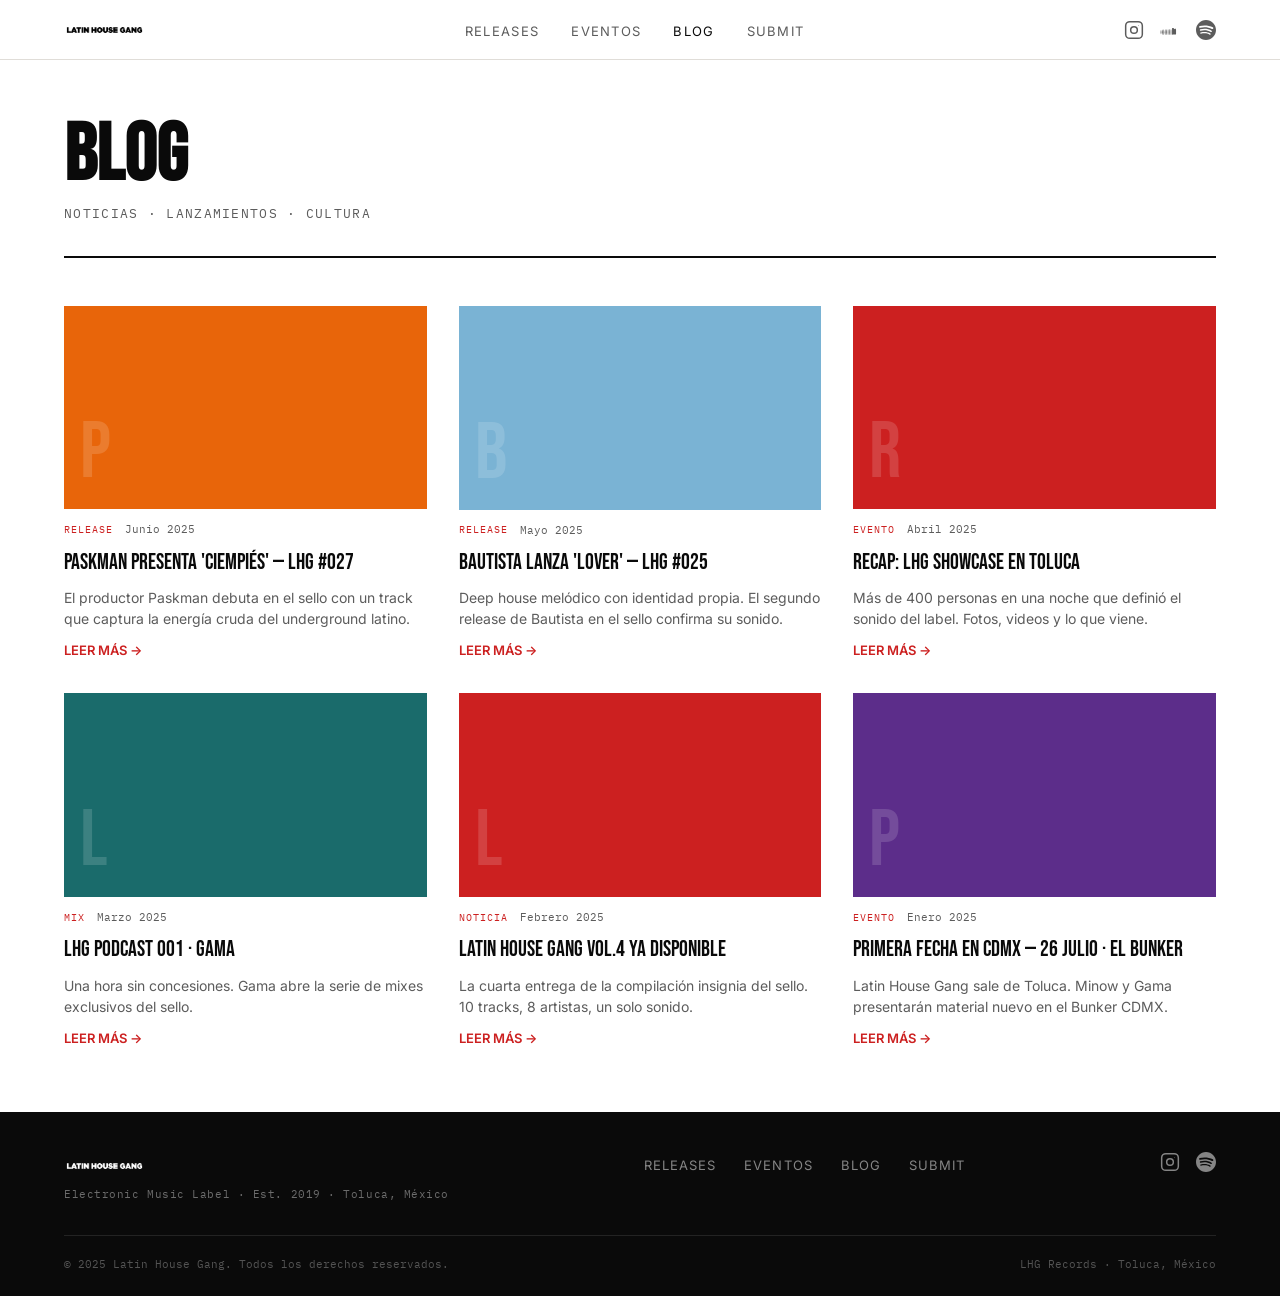
==== blog.html @ 2cf2961d "Initial commit — Latin House Gang website Complete static site: home (releases + events), blog, subm" ====
<!DOCTYPE html>
<html lang="es">
<head>
  <meta charset="UTF-8">
  <meta name="viewport" content="width=device-width, initial-scale=1.0">
  <title>Blog — Latin House Gang</title>
  <meta name="description" content="Noticias, lanzamientos y cultura de Latin House Gang.">
  <link rel="stylesheet" href="styles.css">
</head>
<body>

  <!-- NAVBAR -->
  <nav class="navbar" id="navbar">
    <div class="navbar-inner">
      <a href="index.html" class="nav-logo">
        <img src="LHG_Logo_Negro_Banner.png" alt="Latin House Gang" onerror="this.style.display='none';this.nextElementSibling.style.display='block'">
        <span class="nav-logo-text" style="display:none">LATIN HOUSE GANG</span>
      </a>
      <ul class="nav-links">
        <li><a href="index.html">RELEASES</a></li>
        <li><a href="eventos.html">EVENTOS</a></li>
        <li><a href="blog.html">BLOG</a></li>
        <li><a href="submit.html">SUBMIT</a></li>
      </ul>
      <div class="nav-icons">
        <a href="https://www.instagram.com/latinhousegangmusic/" target="_blank" rel="noopener" aria-label="Instagram">
          <svg viewBox="0 0 24 24" fill="none" stroke="currentColor" stroke-width="1.8" stroke-linecap="round" stroke-linejoin="round">
            <rect x="2" y="2" width="20" height="20" rx="5"/>
            <circle cx="12" cy="12" r="4"/>
            <circle cx="17.5" cy="6.5" r="0.5" fill="currentColor" stroke="none"/>
          </svg>
        </a>
        <a href="#" target="_blank" rel="noopener" aria-label="SoundCloud">
          <svg viewBox="0 0 24 24" fill="currentColor">
            <path d="M1.175 12.225c-.108 0-.196.088-.196.197l-.3 2.236.3 2.206c0 .109.088.197.196.197.11 0 .197-.088.197-.197l.338-2.206-.338-2.236c0-.109-.088-.197-.197-.197zm1.662-.613c-.12 0-.217.098-.217.218l-.27 2.828.27 2.77c0 .12.098.217.217.217.12 0 .218-.098.218-.217l.305-2.77-.305-2.828c0-.12-.097-.218-.218-.218zm1.69-.206c-.133 0-.24.107-.24.24l-.24 3.034.24 2.926c0 .132.107.24.24.24.132 0 .24-.108.24-.24l.273-2.926-.273-3.034c0-.133-.108-.24-.24-.24zm1.707-.075c-.145 0-.263.117-.263.263l-.21 3.109.21 2.869c0 .146.118.263.263.263.145 0 .263-.117.263-.263l.237-2.869-.237-3.109c0-.146-.118-.263-.263-.263zm1.72.088c-.157 0-.286.128-.286.286l-.18 3.021.18 2.783c0 .157.129.285.286.285.157 0 .285-.128.285-.285l.205-2.783-.205-3.021c0-.158-.128-.286-.285-.286zm1.733-.12c-.169 0-.307.138-.307.307l-.15 3.141.15 2.73c0 .169.138.308.307.308.17 0 .307-.139.307-.308l.17-2.73-.17-3.141c0-.169-.138-.307-.307-.307zm1.75-.072c-.183 0-.33.148-.33.33l-.12 3.213.12 2.696c0 .183.147.33.33.33.182 0 .33-.147.33-.33l.137-2.696-.137-3.213c0-.182-.148-.33-.33-.33zm1.766.072c-.194 0-.352.158-.352.352l-.09 3.141.09 2.641c0 .194.158.352.352.352.194 0 .352-.158.352-.352l.1-2.641-.1-3.141c0-.194-.158-.352-.352-.352zm1.78.047c-.205 0-.373.168-.373.374l-.061 3.094.061 2.574c0 .206.168.374.373.374.207 0 .374-.168.374-.374l.07-2.574-.07-3.094c0-.206-.167-.374-.374-.374zm3.504-.766c-.102-.038-.21-.059-.322-.059-.433 0-.8.261-.978.641-.2-.86-.975-1.5-1.9-1.5-.26 0-.507.053-.734.15-.084.032-.107.065-.108.097v7.354c.001.034.027.062.062.068h4.08c.37 0 .672-.3.672-.672V12.1c0-1.063-.712-1.961-1.772-2.101z"/>
          </svg>
        </a>
      </div>
      <button class="nav-hamburger" aria-label="Menú" aria-expanded="false">
        <span></span><span></span><span></span>
      </button>
    </div>
  </nav>

  <div class="nav-mobile-menu">
    <a href="index.html">RELEASES</a>
    <a href="eventos.html">EVENTOS</a>
    <a href="blog.html">BLOG</a>
    <a href="submit.html">SUBMIT</a>
    <div class="nav-mobile-icons">
      <a href="https://www.instagram.com/latinhousegangmusic/" target="_blank" rel="noopener" aria-label="Instagram">
        <svg viewBox="0 0 24 24" fill="none" stroke="currentColor" stroke-width="1.8" stroke-linecap="round" stroke-linejoin="round" width="20" height="20">
          <rect x="2" y="2" width="20" height="20" rx="5"/>
          <circle cx="12" cy="12" r="4"/>
          <circle cx="17.5" cy="6.5" r="0.5" fill="currentColor" stroke="none"/>
        </svg>
      </a>
    </div>
  </div>

  <!-- PAGE HERO -->
  <div class="container">
    <div class="page-hero">
      <h1 class="page-hero-title">BLOG</h1>
      <p class="page-hero-sub">NOTICIAS · LANZAMIENTOS · CULTURA</p>
    </div>

    <!-- BLOG GRID -->
    <div class="blog-grid" id="blogGrid"></div>
  </div>

  <!-- FOOTER -->
  <footer class="footer">
    <div class="footer-inner">
      <div class="footer-top">
        <div class="footer-logo">
          <img src="LHG_Logo_Blanco_Banner.png" alt="Latin House Gang" onerror="this.style.display='none';this.nextElementSibling.style.display='block'">
          <span class="footer-logo-text" style="display:none">LATIN HOUSE GANG</span>
          <p class="footer-tagline">Electronic Music Label · Est. 2019 · Toluca, México</p>
        </div>
        <ul class="footer-links">
          <li><a href="index.html">RELEASES</a></li>
          <li><a href="eventos.html">EVENTOS</a></li>
          <li><a href="blog.html">BLOG</a></li>
          <li><a href="submit.html">SUBMIT</a></li>
        </ul>
        <div class="footer-social">
          <a href="https://www.instagram.com/latinhousegangmusic/" target="_blank" rel="noopener" aria-label="Instagram">
            <svg viewBox="0 0 24 24" fill="none" stroke="currentColor" stroke-width="1.8" stroke-linecap="round" stroke-linejoin="round" width="20" height="20">
              <rect x="2" y="2" width="20" height="20" rx="5"/>
              <circle cx="12" cy="12" r="4"/>
              <circle cx="17.5" cy="6.5" r="0.5" fill="currentColor" stroke="none"/>
            </svg>
          </a>
        </div>
      </div>
      <div class="footer-bottom">
        <span class="footer-copy">© 2025 Latin House Gang. Todos los derechos reservados.</span>
        <span class="footer-copy">LHG Records · Toluca, México</span>
      </div>
    </div>
  </footer>

  <script src="script.js"></script>
</body>
</html>
---- styles.css ----
@import url('https://fonts.googleapis.com/css2?family=Bebas+Neue&family=Inter:wght@400;500;600&family=IBM+Plex+Mono:wght@400;500&display=swap');

:root {
  --bg: #FFFFFF;
  --bg-alt: #F5F2EE;
  --text: #0A0A0A;
  --muted: #5C5C5C;
  --accent: #CC2020;
  --border: #E0DDD8;
}

*, *::before, *::after { box-sizing: border-box; margin: 0; padding: 0; }

html { scroll-behavior: smooth; }

body {
  font-family: 'Inter', sans-serif;
  background: var(--bg);
  color: var(--text);
  line-height: 1.5;
}

button, input, select, textarea { border-radius: 0; font-family: inherit; }
a { text-decoration: none; color: inherit; }
img { display: block; max-width: 100%; }

/* ─── NAVBAR ─── */
.navbar {
  position: sticky;
  top: 0;
  z-index: 100;
  background: #fff;
  border-bottom: 1px solid var(--border);
  height: 60px;
  display: flex;
  align-items: center;
  transition: box-shadow 0.2s ease;
}
.navbar.scrolled { box-shadow: 0 1px 8px rgba(0,0,0,0.08); }

.navbar-inner {
  max-width: 1200px;
  margin: 0 auto;
  padding: 0 24px;
  width: 100%;
  display: flex;
  align-items: center;
  justify-content: space-between;
}

.nav-logo img { height: 28px; width: auto; display: block; }
.nav-logo-text {
  font-family: 'Bebas Neue', sans-serif;
  font-size: 20px;
  color: var(--text);
  letter-spacing: 0.02em;
}

.nav-links {
  display: flex;
  gap: 32px;
  list-style: none;
}
.nav-links a {
  font-family: 'Inter', sans-serif;
  font-size: 13px;
  text-transform: uppercase;
  color: var(--muted);
  letter-spacing: 0.1em;
  transition: color 0.2s ease;
}
.nav-links a:hover, .nav-links a.active { color: var(--text); }

.nav-icons {
  display: flex;
  align-items: center;
  gap: 16px;
}
.nav-icons a { color: var(--muted); transition: color 0.2s ease; display: flex; }
.nav-icons a:hover { color: var(--accent); }
.nav-icons svg { width: 20px; height: 20px; }

.nav-hamburger {
  display: none;
  background: none;
  border: none;
  cursor: pointer;
  flex-direction: column;
  gap: 5px;
  padding: 4px;
}
.nav-hamburger span {
  display: block;
  width: 22px;
  height: 2px;
  background: var(--text);
  transition: all 0.2s ease;
}

.nav-mobile-menu {
  display: none;
  position: fixed;
  top: 60px;
  left: 0;
  right: 0;
  background: #fff;
  border-bottom: 1px solid var(--border);
  padding: 24px;
  z-index: 99;
  flex-direction: column;
  gap: 24px;
}
.nav-mobile-menu.open { display: flex; }
.nav-mobile-menu a {
  font-family: 'Inter', sans-serif;
  font-size: 15px;
  text-transform: uppercase;
  color: var(--muted);
  letter-spacing: 0.1em;
}
.nav-mobile-icons {
  display: flex;
  gap: 20px;
}
.nav-mobile-icons a { color: var(--muted); transition: color 0.2s ease; display: flex; }
.nav-mobile-icons a:hover { color: var(--accent); }
.nav-mobile-icons svg { width: 20px; height: 20px; }

/* ─── HERO HOME ─── */
.hero {
  background: #0A0A0A;
  height: 280px;
  display: flex;
  align-items: center;
  justify-content: center;
  text-align: center;
}
.hero-inner { padding: 0 24px; }
.hero-logo-img { height: 60px; width: auto; margin: 0 auto 12px; }
.hero-title {
  font-family: 'Bebas Neue', sans-serif;
  font-size: 96px;
  color: #fff;
  line-height: 1;
  letter-spacing: 0.02em;
}
.hero-tagline {
  font-family: 'IBM Plex Mono', monospace;
  font-size: 13px;
  color: rgba(255,255,255,0.5);
  margin-top: 12px;
  letter-spacing: 0.05em;
}

/* ─── SECTION LABEL ─── */
.section-label {
  font-family: 'IBM Plex Mono', monospace;
  font-size: 11px;
  color: var(--muted);
  letter-spacing: 0.2em;
  text-transform: uppercase;
  margin-bottom: 32px;
}

/* ─── RELEASES SECTION ─── */
.releases-section {
  padding: 48px 0;
}
.container {
  max-width: 1200px;
  margin: 0 auto;
  padding: 0 24px;
}

.releases-grid {
  display: grid;
  grid-template-columns: repeat(4, 1fr);
  gap: 20px;
}

.release-card {
  cursor: pointer;
  display: block;
}
.release-card:hover .release-cover-overlay { opacity: 1; }

.release-cover-wrap {
  position: relative;
  aspect-ratio: 1 / 1;
  overflow: hidden;
}
.release-cover {
  width: 100%;
  height: 100%;
  position: relative;
  display: flex;
  align-items: center;
  justify-content: center;
}
.release-cover img {
  width: 100%;
  height: 100%;
  object-fit: cover;
  display: block;
}
.cover-letter {
  font-family: 'Bebas Neue', sans-serif;
  font-size: 120px;
  color: rgba(255,255,255,0.15);
  position: absolute;
  bottom: -10px;
  right: 10px;
  line-height: 1;
  pointer-events: none;
  user-select: none;
}
.release-cover-overlay {
  position: absolute;
  inset: 0;
  background: rgba(0,0,0,0.6);
  display: flex;
  align-items: center;
  justify-content: center;
  opacity: 0;
  transition: opacity 0.25s ease;
}
.overlay-btn {
  font-family: 'Bebas Neue', sans-serif;
  font-size: 14px;
  background: #fff;
  color: var(--text);
  border: none;
  padding: 10px 24px;
  cursor: pointer;
  letter-spacing: 0.05em;
  pointer-events: none;
}
.release-info { padding: 12px 0 0; }
.release-catalog {
  font-family: 'IBM Plex Mono', monospace;
  font-size: 11px;
  color: var(--accent);
  margin-bottom: 4px;
  letter-spacing: 0.05em;
}
.release-title {
  font-family: 'Bebas Neue', sans-serif;
  font-size: 18px;
  color: var(--text);
  line-height: 1.1;
  margin-bottom: 4px;
}
.release-artist {
  font-size: 13px;
  color: var(--muted);
}

/* ─── SECTION DIVIDER ─── */
.section-divider {
  border: none;
  border-top: 1px solid var(--border);
}

/* ─── FOOTER ─── */
.footer {
  background: #0A0A0A;
  color: #fff;
  padding: 40px 0 24px;
}
.footer-inner {
  max-width: 1200px;
  margin: 0 auto;
  padding: 0 24px;
}
.footer-top {
  display: flex;
  justify-content: space-between;
  align-items: flex-start;
  margin-bottom: 32px;
  gap: 24px;
}
.footer-logo img { height: 28px; width: auto; }
.footer-logo-text {
  font-family: 'Bebas Neue', sans-serif;
  font-size: 20px;
  color: #fff;
}
.footer-tagline {
  font-family: 'IBM Plex Mono', monospace;
  font-size: 11px;
  color: rgba(255,255,255,0.4);
  margin-top: 6px;
  letter-spacing: 0.05em;
}
.footer-links {
  display: flex;
  gap: 28px;
  list-style: none;
}
.footer-links a {
  font-size: 13px;
  text-transform: uppercase;
  color: rgba(255,255,255,0.5);
  letter-spacing: 0.08em;
  transition: color 0.2s ease;
}
.footer-links a:hover { color: #fff; }
.footer-social { display: flex; gap: 16px; }
.footer-social a { color: rgba(255,255,255,0.5); transition: color 0.2s ease; display: flex; }
.footer-social a:hover { color: var(--accent); }
.footer-social svg { width: 20px; height: 20px; }
.footer-bottom {
  border-top: 1px solid rgba(255,255,255,0.1);
  padding-top: 20px;
  display: flex;
  justify-content: space-between;
  align-items: center;
}
.footer-copy {
  font-family: 'IBM Plex Mono', monospace;
  font-size: 11px;
  color: rgba(255,255,255,0.3);
}

/* ─── PAGE HERO (blog, submit, eventos) ─── */
.page-hero {
  padding: 56px 0 32px;
  border-bottom: 2px solid var(--text);
  margin-bottom: 48px;
}
.page-hero-title {
  font-family: 'Bebas Neue', sans-serif;
  font-size: 80px;
  color: var(--text);
  line-height: 1;
}
.page-hero-sub {
  font-family: 'IBM Plex Mono', monospace;
  font-size: 13px;
  color: var(--muted);
  margin-top: 8px;
  letter-spacing: 0.1em;
  text-transform: uppercase;
}

/* ─── BLOG ─── */
.blog-grid {
  display: grid;
  grid-template-columns: repeat(3, 1fr);
  gap: 32px;
  padding-bottom: 64px;
}
.blog-card { display: flex; flex-direction: column; gap: 12px; }
.blog-cover {
  aspect-ratio: 16 / 9;
  position: relative;
  overflow: hidden;
  display: flex;
  align-items: flex-end;
  justify-content: flex-start;
  padding: 16px;
}
.blog-cover-letter {
  font-family: 'Bebas Neue', sans-serif;
  font-size: 80px;
  color: rgba(255,255,255,0.15);
  line-height: 1;
  user-select: none;
}
.blog-meta { display: flex; align-items: center; gap: 12px; }
.blog-tag {
  font-family: 'IBM Plex Mono', monospace;
  font-size: 10px;
  text-transform: uppercase;
  color: var(--accent);
  letter-spacing: 0.1em;
}
.blog-date {
  font-family: 'IBM Plex Mono', monospace;
  font-size: 11px;
  color: var(--muted);
}
.blog-title {
  font-family: 'Bebas Neue', sans-serif;
  font-size: 22px;
  color: var(--text);
  line-height: 1.15;
}
.blog-excerpt {
  font-size: 14px;
  color: var(--muted);
  display: -webkit-box;
  -webkit-line-clamp: 2;
  -webkit-box-orient: vertical;
  overflow: hidden;
}
.blog-read-more {
  font-size: 13px;
  font-weight: 600;
  color: var(--accent);
  transition: text-decoration 0.15s;
  cursor: pointer;
}
.blog-read-more:hover { text-decoration: underline; }

/* ─── SUBMIT FORM ─── */
.submit-layout {
  display: grid;
  grid-template-columns: 1fr 1fr;
  gap: 64px;
  padding-bottom: 64px;
}
.submit-form-wrap { max-width: 600px; }
.form-group { margin-bottom: 24px; }
.form-label {
  display: block;
  font-family: 'IBM Plex Mono', monospace;
  font-size: 11px;
  text-transform: uppercase;
  color: var(--muted);
  letter-spacing: 0.08em;
  margin-bottom: 8px;
}
.form-input, .form-select, .form-textarea {
  width: 100%;
  background: #fff;
  border: 1.5px solid var(--border);
  color: var(--text);
  padding: 12px 16px;
  font-size: 14px;
  font-family: 'Inter', sans-serif;
  transition: border-color 0.2s ease;
  outline: none;
  appearance: none;
}
.form-input:focus, .form-select:focus, .form-textarea:focus {
  border-color: var(--text);
}
.form-input.error, .form-select.error, .form-textarea.error {
  border-color: var(--accent);
}
.form-textarea { resize: vertical; min-height: 100px; }
.form-select-wrap { position: relative; }
.form-select-wrap::after {
  content: '▾';
  position: absolute;
  right: 14px;
  top: 50%;
  transform: translateY(-50%);
  pointer-events: none;
  font-size: 12px;
  color: var(--muted);
}
.submit-btn {
  font-family: 'Bebas Neue', sans-serif;
  font-size: 18px;
  background: var(--text);
  color: #fff;
  border: none;
  padding: 16px 40px;
  width: 100%;
  cursor: pointer;
  letter-spacing: 0.05em;
  transition: background 0.2s ease;
}
.submit-btn:hover { background: var(--accent); }
.form-success {
  display: none;
  font-family: 'Bebas Neue', sans-serif;
  font-size: 24px;
  color: var(--accent);
  margin-top: 20px;
  animation: fadeIn 0.4s ease;
}
.form-success.show { display: block; }

.submit-info { padding-top: 8px; }
.submit-info-title {
  font-family: 'Bebas Neue', sans-serif;
  font-size: 28px;
  color: var(--text);
  border-top: 2px solid var(--text);
  padding-top: 24px;
  margin-bottom: 24px;
}
.submit-bullets { list-style: none; display: flex; flex-direction: column; gap: 16px; }
.submit-bullets li {
  font-size: 15px;
  color: var(--muted);
  padding-left: 20px;
  position: relative;
}
.submit-bullets li::before {
  content: '·';
  position: absolute;
  left: 0;
  color: var(--accent);
  font-size: 18px;
  line-height: 1.3;
}

/* ─── PRÓXIMOS EVENTOS HOME SECTION ─── */
.eventos-section {
  padding: 48px 0;
  background: var(--bg-alt);
}
.eventos-list { display: flex; flex-direction: column; gap: 16px; margin-bottom: 32px; }

.evento-card {
  display: grid;
  grid-template-columns: 100px 2px 1fr auto;
  align-items: center;
  gap: 0;
  border: 1px solid var(--border);
  padding: 28px;
  transition: border-color 0.2s ease;
  cursor: pointer;
}
.evento-card:hover { border-color: var(--text); }

.evento-date-col { text-align: center; padding-right: 24px; }
.evento-day-num {
  font-family: 'Bebas Neue', sans-serif;
  font-size: 48px;
  color: var(--accent);
  line-height: 1;
  display: block;
}
.evento-month {
  font-family: 'IBM Plex Mono', monospace;
  font-size: 14px;
  color: var(--muted);
  text-transform: uppercase;
  display: block;
}
.evento-weekday {
  font-family: 'IBM Plex Mono', monospace;
  font-size: 11px;
  color: var(--muted);
  text-transform: uppercase;
  display: block;
}

.evento-divider {
  width: 2px;
  background: var(--border);
  align-self: stretch;
}

.evento-info-col { padding: 0 28px; }
.evento-nombre {
  font-family: 'Bebas Neue', sans-serif;
  font-size: 28px;
  color: var(--text);
  line-height: 1.1;
  margin-bottom: 4px;
}
.evento-venue {
  font-size: 14px;
  color: var(--muted);
  margin-bottom: 4px;
}
.evento-hora {
  font-family: 'IBM Plex Mono', monospace;
  font-size: 13px;
  color: var(--muted);
  margin-bottom: 12px;
}
.evento-lineup {
  display: flex;
  flex-wrap: wrap;
  gap: 6px;
}
.evento-chip {
  background: var(--bg-alt);
  border: 1px solid var(--border);
  padding: 4px 10px;
  font-size: 12px;
  color: var(--text);
  font-family: 'Inter', sans-serif;
}
.evento-card:hover .evento-chip { background: #fff; }

.evento-ticket-col { text-align: right; padding-left: 20px; }
.evento-precio {
  font-size: 16px;
  font-weight: 600;
  color: var(--text);
  margin-bottom: 12px;
  white-space: nowrap;
}
.btn-tickets {
  font-family: 'Bebas Neue', sans-serif;
  font-size: 16px;
  background: var(--accent);
  color: #fff;
  border: none;
  padding: 12px 28px;
  cursor: pointer;
  letter-spacing: 0.03em;
  transition: background 0.2s ease;
  white-space: nowrap;
  display: block;
}
.btn-tickets:hover { background: #A01818; }
.btn-tickets:disabled {
  background: #C0BDB8;
  cursor: not-allowed;
}

.btn-ver-eventos {
  font-family: 'Bebas Neue', sans-serif;
  font-size: 16px;
  border: 1.5px solid var(--text);
  background: transparent;
  color: var(--text);
  padding: 12px 32px;
  cursor: pointer;
  display: block;
  margin: 0 auto;
  letter-spacing: 0.05em;
  transition: background 0.2s ease, color 0.2s ease;
}
.btn-ver-eventos:hover { background: var(--text); color: #fff; }

/* ─── EVENTOS PAGE ─── */
.eventos-page { padding-bottom: 64px; }

/* ─── EVENTO DETALLE ─── */
.evento-detalle-flyer {
  width: 100%;
  height: 420px;
  background: #0A0A0A;
  display: flex;
  flex-direction: column;
  align-items: center;
  justify-content: center;
  text-align: center;
  position: relative;
  overflow: hidden;
}
.evento-detalle-flyer img {
  width: 100%;
  height: 100%;
  object-fit: cover;
  position: absolute;
  inset: 0;
}
.flyer-overlay-text {
  position: relative;
  z-index: 2;
  text-align: center;
}
.flyer-event-name {
  font-family: 'Bebas Neue', sans-serif;
  font-size: 72px;
  color: #fff;
  line-height: 1;
}
.flyer-event-date {
  font-family: 'IBM Plex Mono', monospace;
  font-size: 16px;
  color: rgba(255,255,255,0.6);
  margin-top: 12px;
}

.evento-detalle-body {
  max-width: 1200px;
  margin: 0 auto;
  padding: 40px 24px 64px;
  display: grid;
  grid-template-columns: 1fr 340px;
  gap: 48px;
  align-items: start;
}
.evento-detalle-left {}

.badge-lugares {
  display: inline-block;
  background: #FFF3CD;
  color: #856404;
  font-family: 'Inter', sans-serif;
  font-size: 13px;
  font-weight: 600;
  padding: 6px 14px;
  border-radius: 20px;
  margin-bottom: 16px;
}
.evento-detalle-nombre {
  font-family: 'Bebas Neue', sans-serif;
  font-size: 40px;
  color: var(--text);
  line-height: 1;
  margin-bottom: 6px;
}
.evento-detalle-by {
  font-size: 14px;
  color: var(--muted);
  margin-bottom: 12px;
}
.evento-detalle-stats {
  font-size: 13px;
  color: var(--muted);
  margin-bottom: 32px;
}

.evento-sticky-box {
  position: sticky;
  top: 80px;
  border: 1.5px solid var(--border);
  padding: 28px;
}
.sticky-precio {
  font-size: 24px;
  font-weight: 700;
  color: var(--text);
  margin-bottom: 8px;
}
.sticky-fechas {
  font-family: 'IBM Plex Mono', monospace;
  font-size: 13px;
  color: var(--muted);
  margin-bottom: 20px;
}
.btn-comprar {
  font-family: 'Bebas Neue', sans-serif;
  font-size: 20px;
  background: var(--accent);
  color: #fff;
  border: none;
  padding: 18px 32px;
  width: 100%;
  cursor: pointer;
  letter-spacing: 0.03em;
  margin-bottom: 12px;
  transition: background 0.2s ease;
}
.btn-comprar:hover { background: #A01818; }
.btn-guardar {
  font-family: 'Bebas Neue', sans-serif;
  font-size: 18px;
  background: #fff;
  border: 1.5px solid var(--text);
  color: var(--text);
  padding: 14px 32px;
  width: 100%;
  cursor: pointer;
  letter-spacing: 0.03em;
  transition: all 0.2s ease;
}
.btn-guardar.guardado {
  border-color: #2A7A2A;
  color: #2A7A2A;
}

/* ─── SECCIONES DETALLE EVENTO ─── */
.evento-section {
  margin-top: 40px;
  padding-top: 32px;
  border-top: 1px solid var(--border);
}
.evento-section-title {
  font-family: 'Bebas Neue', sans-serif;
  font-size: 32px;
  color: var(--text);
  border-bottom: 2px solid var(--text);
  padding-bottom: 8px;
  margin-bottom: 24px;
}

.lineup-grid {
  display: grid;
  grid-template-columns: repeat(2, 1fr);
  gap: 12px;
  margin-bottom: 20px;
}
.artista-card {
  border: 1px solid var(--border);
  padding: 20px 24px;
  display: flex;
  align-items: center;
  gap: 16px;
  cursor: pointer;
  transition: background 0.15s ease, border-color 0.15s ease;
}
.artista-card:hover {
  background: var(--bg-alt);
  border-color: var(--text);
}
.artista-avatar {
  width: 56px;
  height: 56px;
  border-radius: 50%;
  background: var(--border);
  display: flex;
  align-items: center;
  justify-content: center;
  flex-shrink: 0;
}
.artista-inicial {
  font-family: 'Bebas Neue', sans-serif;
  font-size: 24px;
  color: var(--text);
}
.artista-nombre {
  font-size: 16px;
  font-weight: 600;
  flex: 1;
}
.artista-arrow {
  font-size: 20px;
  color: var(--muted);
}
.artista-socials {
  display: flex;
  gap: 8px;
  margin-left: auto;
}
.artista-social-link {
  color: var(--muted);
  display: flex;
  align-items: center;
  transition: color 0.2s;
}
.artista-social-link:hover { color: var(--accent); }
.btn-ver-artistas {
  font-family: 'Bebas Neue', sans-serif;
  font-size: 16px;
  border: 1.5px solid var(--text);
  background: transparent;
  color: var(--text);
  padding: 12px 32px;
  cursor: pointer;
  display: block;
  margin: 0 auto;
  letter-spacing: 0.05em;
  transition: background 0.2s, color 0.2s;
}
.btn-ver-artistas:hover { background: var(--text); color: #fff; }

.fecha-hora-grid {
  display: grid;
  grid-template-columns: 1fr 1fr;
  gap: 24px;
}
.fecha-principal {
  font-family: 'IBM Plex Mono', monospace;
  font-size: 16px;
  font-weight: 500;
  margin-bottom: 6px;
}
.fecha-horario {
  font-family: 'IBM Plex Mono', monospace;
  font-size: 14px;
  color: var(--muted);
  margin-bottom: 14px;
}
.calendario-wrap { position: relative; display: inline-block; }
.link-calendario {
  font-size: 14px;
  color: var(--accent);
  cursor: pointer;
  font-family: 'Inter', sans-serif;
}
.calendario-dropdown {
  display: none;
  position: absolute;
  top: calc(100% + 6px);
  left: 0;
  background: #fff;
  border: 1px solid var(--border);
  min-width: 200px;
  z-index: 10;
  box-shadow: 0 4px 12px rgba(0,0,0,0.08);
}
.calendario-dropdown.open { display: block; }
.calendario-dropdown button {
  display: block;
  width: 100%;
  background: none;
  border: none;
  padding: 12px 16px;
  text-align: left;
  font-size: 13px;
  cursor: pointer;
  color: var(--text);
  transition: background 0.15s;
}
.calendario-dropdown button:hover { background: var(--bg-alt); }

.ubicacion-grid {
  display: grid;
  grid-template-columns: 1fr 1fr;
  gap: 24px;
  align-items: start;
}
.venue-nombre {
  font-size: 16px;
  font-weight: 600;
  margin-bottom: 4px;
}
.venue-direccion {
  font-size: 14px;
  color: var(--muted);
  margin-bottom: 16px;
}
.mapa-placeholder {
  width: 100%;
  height: 240px;
  background: #F0EDE8;
  border: 1px solid var(--border);
  display: flex;
  flex-direction: column;
  align-items: center;
  justify-content: center;
  gap: 12px;
}
.mapa-placeholder span {
  font-family: 'IBM Plex Mono', monospace;
  font-size: 12px;
  color: var(--muted);
  letter-spacing: 0.08em;
}
.btn-mapa {
  font-family: 'IBM Plex Mono', monospace;
  font-size: 11px;
  background: none;
  border: 1px solid var(--border);
  color: var(--muted);
  padding: 8px 16px;
  cursor: pointer;
  transition: border-color 0.2s, color 0.2s;
}
.btn-mapa:hover { border-color: var(--text); color: var(--text); }

.organizer-card {
  background: var(--bg-alt);
  padding: 24px;
  display: flex;
  align-items: center;
  gap: 20px;
  flex-wrap: wrap;
}
.organizer-avatar {
  width: 56px;
  height: 56px;
  border-radius: 50%;
  background: var(--accent);
  display: flex;
  align-items: center;
  justify-content: center;
  flex-shrink: 0;
}
.organizer-avatar span {
  font-family: 'Bebas Neue', sans-serif;
  font-size: 16px;
  color: #fff;
  letter-spacing: 0.04em;
}
.organizer-info { flex: 1; }
.organizer-name {
  font-size: 16px;
  font-weight: 600;
  color: var(--text);
  margin-bottom: 4px;
}
.organizer-stats {
  font-size: 13px;
  color: var(--muted);
}
.btn-contacto {
  font-family: 'Bebas Neue', sans-serif;
  font-size: 14px;
  border: 1.5px solid var(--text);
  background: transparent;
  color: var(--text);
  padding: 10px 24px;
  cursor: pointer;
  letter-spacing: 0.05em;
  transition: background 0.2s, color 0.2s;
}
.btn-contacto:hover { background: var(--text); color: #fff; }

/* ─── MODAL ─── */
.modal-overlay {
  display: none;
  position: fixed;
  inset: 0;
  background: rgba(0,0,0,0.7);
  z-index: 200;
  align-items: center;
  justify-content: center;
  padding: 20px;
}
.modal-overlay.open { display: flex; }
.modal-box {
  background: #fff;
  padding: 40px;
  max-width: 480px;
  width: 100%;
  position: relative;
  max-height: 90vh;
  overflow-y: auto;
}
.modal-close {
  position: absolute;
  top: 16px;
  right: 20px;
  background: none;
  border: none;
  font-size: 22px;
  cursor: pointer;
  color: var(--muted);
  line-height: 1;
  transition: color 0.2s;
}
.modal-close:hover { color: var(--text); }
.modal-title {
  font-family: 'Bebas Neue', sans-serif;
  font-size: 28px;
  color: var(--text);
  margin-bottom: 4px;
}
.modal-date {
  font-family: 'IBM Plex Mono', monospace;
  font-size: 14px;
  color: var(--muted);
  margin-bottom: 20px;
}
.modal-divider { border: none; border-top: 1px solid var(--border); margin-bottom: 20px; }

.ticket-tier {
  border: 1.5px solid var(--border);
  padding: 16px 20px;
  margin-bottom: 10px;
  display: grid;
  grid-template-columns: 1fr auto;
  gap: 8px;
  align-items: center;
  transition: border-color 0.2s;
}
.ticket-tier:has(.qty-value:not([data-val="0"])) { border-color: var(--text); }
.ticket-tier-name {
  font-family: 'Bebas Neue', sans-serif;
  font-size: 16px;
  color: var(--text);
}
.ticket-tier-desc { font-size: 12px; color: var(--muted); }
.ticket-tier-precio {
  font-size: 15px;
  font-weight: 600;
  color: var(--text);
  text-align: right;
}
.qty-selector {
  display: flex;
  align-items: center;
  gap: 8px;
  justify-content: flex-end;
}
.qty-btn {
  width: 28px;
  height: 28px;
  border: 1.5px solid var(--border);
  background: none;
  cursor: pointer;
  font-size: 16px;
  font-weight: 600;
  display: flex;
  align-items: center;
  justify-content: center;
  color: var(--text);
  transition: border-color 0.2s, background 0.2s;
  line-height: 1;
}
.qty-btn:hover { border-color: var(--text); background: var(--bg-alt); }
.qty-value {
  font-family: 'IBM Plex Mono', monospace;
  font-size: 15px;
  min-width: 20px;
  text-align: center;
}

.modal-total {
  font-family: 'Bebas Neue', sans-serif;
  font-size: 22px;
  color: var(--accent);
  margin: 20px 0;
  text-align: right;
}
.btn-proceder {
  font-family: 'Bebas Neue', sans-serif;
  font-size: 18px;
  background: var(--text);
  color: #fff;
  border: none;
  padding: 16px;
  width: 100%;
  cursor: pointer;
  letter-spacing: 0.03em;
  margin-bottom: 12px;
  transition: background 0.2s;
}
.btn-proceder:hover:not(:disabled) { background: #333; }
.btn-proceder:disabled { background: var(--border); cursor: not-allowed; }
.modal-nota {
  font-family: 'IBM Plex Mono', monospace;
  font-size: 11px;
  color: var(--muted);
  text-align: center;
}

.modal-confirm { text-align: center; padding: 20px 0; }
.modal-confirm-title {
  font-family: 'Bebas Neue', sans-serif;
  font-size: 28px;
  color: var(--accent);
  margin-bottom: 16px;
}
.modal-confirm-text {
  font-size: 14px;
  color: var(--muted);
  line-height: 1.6;
  margin-bottom: 24px;
}
.btn-cerrar-modal {
  font-family: 'Bebas Neue', sans-serif;
  font-size: 16px;
  background: var(--text);
  color: #fff;
  border: none;
  padding: 14px 32px;
  cursor: pointer;
  transition: background 0.2s;
}
.btn-cerrar-modal:hover { background: #333; }

/* ─── ORGANIZER INLINE (event header) ─── */
.evento-org-inline {
  display: flex;
  align-items: center;
  gap: 12px;
  margin-bottom: 32px;
  flex-wrap: wrap;
}
.org-inline-avatar {
  width: 40px;
  height: 40px;
  border-radius: 50%;
  background: var(--accent);
  display: flex;
  align-items: center;
  justify-content: center;
  flex-shrink: 0;
}
.org-inline-avatar span {
  font-family: 'Bebas Neue', sans-serif;
  font-size: 12px;
  color: #fff;
  letter-spacing: 0.04em;
}
.org-inline-info {
  display: flex;
  flex-direction: column;
  gap: 2px;
  flex: 1;
}
.org-inline-label {
  font-size: 14px;
  color: var(--text);
}
.org-inline-stats {
  font-family: 'IBM Plex Mono', monospace;
  font-size: 11px;
  color: var(--muted);
}
.btn-seguir {
  font-family: 'Bebas Neue', sans-serif;
  font-size: 15px;
  border: 1.5px solid var(--text);
  background: transparent;
  color: var(--text);
  padding: 8px 22px;
  cursor: pointer;
  letter-spacing: 0.05em;
  transition: all 0.2s ease;
  white-space: nowrap;
}
.btn-seguir:hover { background: var(--text); color: #fff; }
.btn-seguir.siguiendo {
  background: #1A6B1A;
  border-color: #1A6B1A;
  color: #fff;
}

/* ─── ORGANIZER CARD V2 (section bottom) ─── */
.organizer-card-v2 {
  background: var(--bg-alt);
  padding: 24px;
}
.organizer-card-top {
  display: flex;
  align-items: flex-start;
  gap: 16px;
  margin-bottom: 20px;
}
.organizer-stats-cols {
  display: flex;
  align-items: center;
  gap: 0;
  margin-top: 8px;
  flex-wrap: wrap;
}
.org-stat-col {
  display: flex;
  flex-direction: column;
  padding: 0 16px 0 0;
}
.org-stat-col:first-child { padding-left: 0; }
.org-stat-label {
  font-family: 'IBM Plex Mono', monospace;
  font-size: 11px;
  color: var(--muted);
  letter-spacing: 0.05em;
}
.org-stat-val {
  font-size: 16px;
  font-weight: 600;
  color: var(--text);
  margin-top: 2px;
}
.org-stat-divider {
  width: 1px;
  height: 36px;
  background: var(--border);
  margin-right: 16px;
}
.organizer-card-btns {
  display: flex;
  gap: 12px;
  flex-wrap: wrap;
}
.btn-follow {
  font-family: 'Bebas Neue', sans-serif;
  font-size: 14px;
  background: var(--accent);
  color: #fff;
  border: none;
  padding: 10px 24px;
  cursor: pointer;
  letter-spacing: 0.05em;
  transition: all 0.2s ease;
}
.btn-follow:hover { background: #A01818; }
.btn-follow.following {
  background: #1A6B1A;
  color: #fff;
}

/* ─── ANIMATIONS ─── */
@keyframes fadeIn {
  from { opacity: 0; transform: translateY(8px); }
  to { opacity: 1; transform: translateY(0); }
}

/* ─── RESPONSIVE ─── */
@media (max-width: 1024px) {
  .releases-grid { grid-template-columns: repeat(3, 1fr); }
  .submit-layout { grid-template-columns: 1fr; gap: 40px; }
  .evento-detalle-body { grid-template-columns: 1fr; }
  .evento-sticky-box { position: static; }
}

@media (max-width: 768px) {
  .releases-grid { grid-template-columns: repeat(3, 1fr); }
  .blog-grid { grid-template-columns: repeat(2, 1fr); }
  .nav-links { display: none; }
  .nav-icons { display: none; }
  .nav-hamburger { display: flex; }
  .hero-title { font-size: 52px; }
  .hero { height: 200px; }
  .evento-card {
    grid-template-columns: 80px 2px 1fr;
    gap: 0;
  }
  .evento-ticket-col { display: none; }
  .fecha-hora-grid { grid-template-columns: 1fr; }
  .ubicacion-grid { grid-template-columns: 1fr; }
  .lineup-grid { grid-template-columns: 1fr; }
  .footer-top { flex-direction: column; gap: 20px; }
  .footer-links { flex-wrap: wrap; gap: 16px; }
  .footer-bottom { flex-direction: column; gap: 12px; text-align: center; }
}

@media (max-width: 480px) {
  .releases-grid { grid-template-columns: repeat(2, 1fr); }
  .blog-grid { grid-template-columns: 1fr; }
  .page-hero-title { font-size: 56px; }
  .hero-title { font-size: 40px; }
  .evento-detalle-flyer { height: 240px; }
  .flyer-event-name { font-size: 44px; }
  .modal-box { padding: 24px 20px; }
}
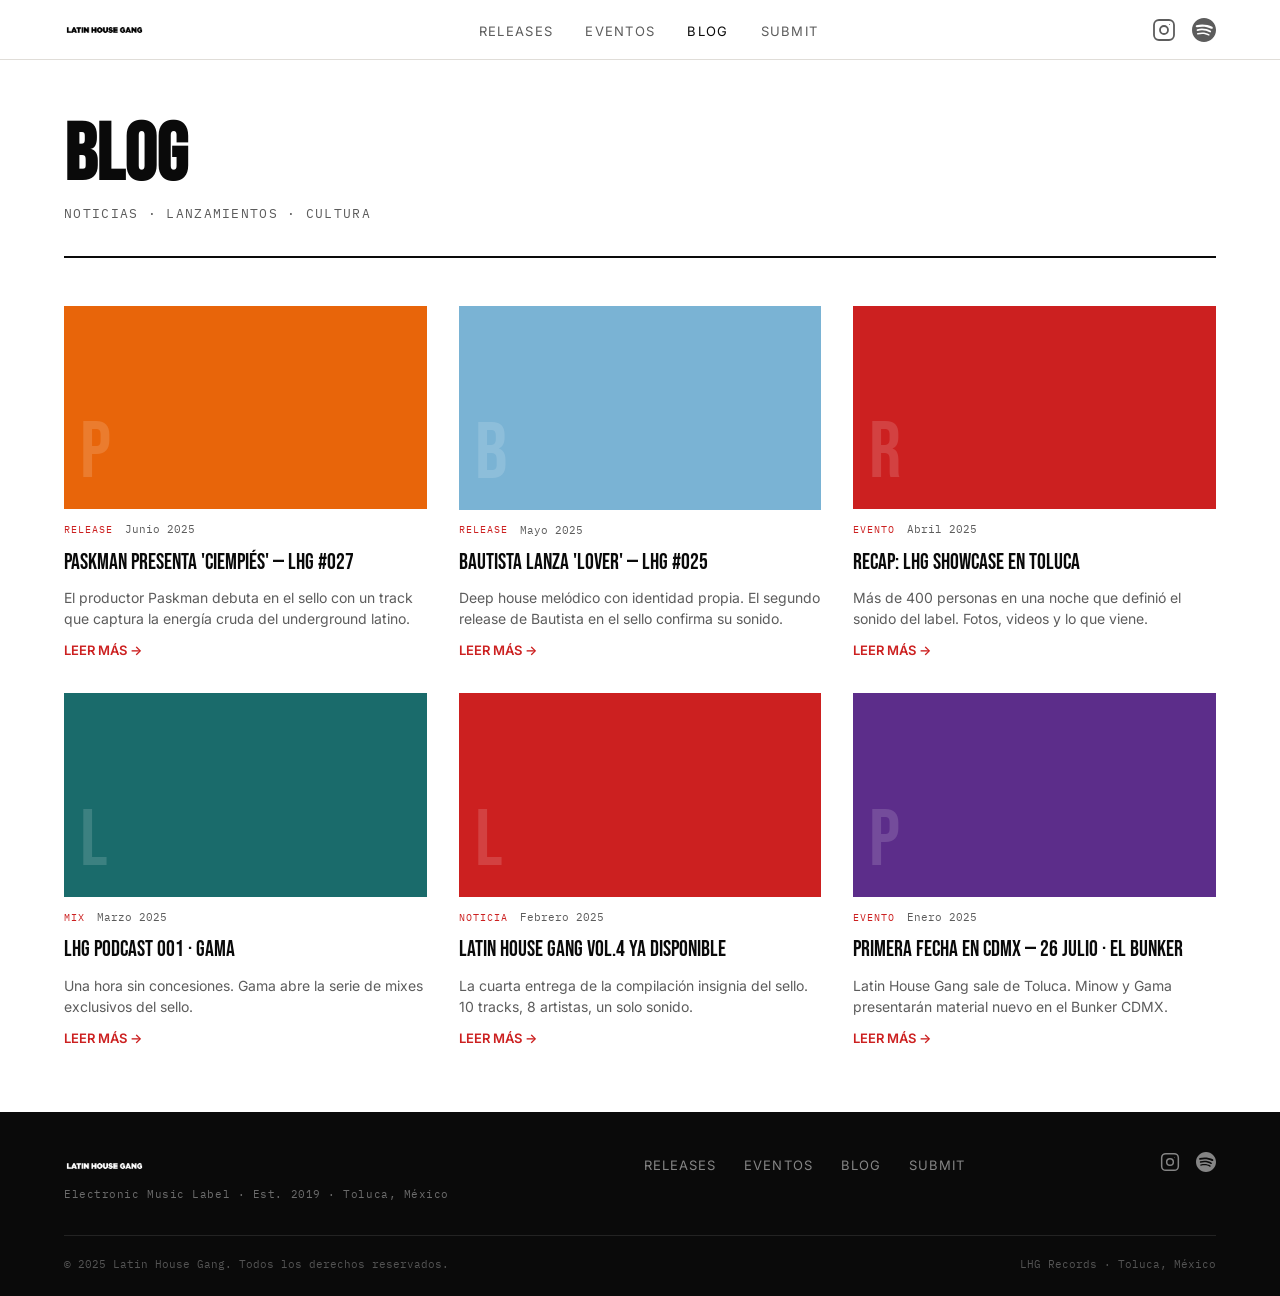
==== commit 96c6bbe0: "fix: navbar icons size, remove soundcloud, hero tagline without Toluca" ====
--- a/blog.html
+++ b/blog.html
@@ -1,4 +1,4 @@
-<!DOCTYPE html>
+﻿<!DOCTYPE html>
 <html lang="es">
 <head>
   <meta charset="UTF-8">
@@ -28,11 +28,6 @@
             <rect x="2" y="2" width="20" height="20" rx="5"/>
             <circle cx="12" cy="12" r="4"/>
             <circle cx="17.5" cy="6.5" r="0.5" fill="currentColor" stroke="none"/>
-          </svg>
-        </a>
-        <a href="#" target="_blank" rel="noopener" aria-label="SoundCloud">
-          <svg viewBox="0 0 24 24" fill="currentColor">
-            <path d="M1.175 12.225c-.108 0-.196.088-.196.197l-.3 2.236.3 2.206c0 .109.088.197.196.197.11 0 .197-.088.197-.197l.338-2.206-.338-2.236c0-.109-.088-.197-.197-.197zm1.662-.613c-.12 0-.217.098-.217.218l-.27 2.828.27 2.77c0 .12.098.217.217.217.12 0 .218-.098.218-.217l.305-2.77-.305-2.828c0-.12-.097-.218-.218-.218zm1.69-.206c-.133 0-.24.107-.24.24l-.24 3.034.24 2.926c0 .132.107.24.24.24.132 0 .24-.108.24-.24l.273-2.926-.273-3.034c0-.133-.108-.24-.24-.24zm1.707-.075c-.145 0-.263.117-.263.263l-.21 3.109.21 2.869c0 .146.118.263.263.263.145 0 .263-.117.263-.263l.237-2.869-.237-3.109c0-.146-.118-.263-.263-.263zm1.72.088c-.157 0-.286.128-.286.286l-.18 3.021.18 2.783c0 .157.129.285.286.285.157 0 .285-.128.285-.285l.205-2.783-.205-3.021c0-.158-.128-.286-.285-.286zm1.733-.12c-.169 0-.307.138-.307.307l-.15 3.141.15 2.73c0 .169.138.308.307.308.17 0 .307-.139.307-.308l.17-2.73-.17-3.141c0-.169-.138-.307-.307-.307zm1.75-.072c-.183 0-.33.148-.33.33l-.12 3.213.12 2.696c0 .183.147.33.33.33.182 0 .33-.147.33-.33l.137-2.696-.137-3.213c0-.182-.148-.33-.33-.33zm1.766.072c-.194 0-.352.158-.352.352l-.09 3.141.09 2.641c0 .194.158.352.352.352.194 0 .352-.158.352-.352l.1-2.641-.1-3.141c0-.194-.158-.352-.352-.352zm1.78.047c-.205 0-.373.168-.373.374l-.061 3.094.061 2.574c0 .206.168.374.373.374.207 0 .374-.168.374-.374l.07-2.574-.07-3.094c0-.206-.167-.374-.374-.374zm3.504-.766c-.102-.038-.21-.059-.322-.059-.433 0-.8.261-.978.641-.2-.86-.975-1.5-1.9-1.5-.26 0-.507.053-.734.15-.084.032-.107.065-.108.097v7.354c.001.034.027.062.062.068h4.08c.37 0 .672-.3.672-.672V12.1c0-1.063-.712-1.961-1.772-2.101z"/>
           </svg>
         </a>
       </div>
--- a/styles.css
+++ b/styles.css
@@ -78,7 +78,7 @@
 }
 .nav-icons a { color: var(--muted); transition: color 0.2s ease; display: flex; }
 .nav-icons a:hover { color: var(--accent); }
-.nav-icons svg { width: 20px; height: 20px; }
+.nav-icons svg { width: 24px; height: 24px; }
 
 .nav-hamburger {
   display: none;
@@ -189,19 +189,21 @@
   aspect-ratio: 1 / 1;
   overflow: hidden;
 }
-.release-cover {
-  width: 100%;
-  height: 100%;
-  position: relative;
-  display: flex;
-  align-items: center;
-  justify-content: center;
-}
-.release-cover img {
+/* Real cover image */
+.release-cover-img {
   width: 100%;
   height: 100%;
   object-fit: cover;
   display: block;
+}
+/* Placeholder when no cover */
+.release-cover-placeholder {
+  width: 100%;
+  height: 100%;
+  position: relative;
+  display: flex;
+  align-items: center;
+  justify-content: center;
 }
 .cover-letter {
   font-family: 'Bebas Neue', sans-serif;
@@ -217,23 +219,37 @@
 .release-cover-overlay {
   position: absolute;
   inset: 0;
-  background: rgba(0,0,0,0.6);
-  display: flex;
+  background: rgba(0,0,0,0.72);
+  display: flex;
+  flex-direction: column;
   align-items: center;
   justify-content: center;
+  gap: 8px;
   opacity: 0;
   transition: opacity 0.25s ease;
 }
 .overlay-btn {
   font-family: 'Bebas Neue', sans-serif;
-  font-size: 14px;
+  font-size: 13px;
+  border: none;
+  padding: 9px 18px;
+  cursor: pointer;
+  letter-spacing: 0.08em;
+  display: flex;
+  align-items: center;
+  gap: 6px;
+  transition: opacity 0.15s ease;
+  text-decoration: none;
+  line-height: 1;
+}
+.overlay-btn:hover { opacity: 0.85; }
+.overlay-btn-apple {
   background: #fff;
-  color: var(--text);
-  border: none;
-  padding: 10px 24px;
-  cursor: pointer;
-  letter-spacing: 0.05em;
-  pointer-events: none;
+  color: #0A0A0A;
+}
+.overlay-btn-spotify {
+  background: #1DB954;
+  color: #fff;
 }
 .release-info { padding: 12px 0 0; }
 .release-catalog {
@@ -1255,6 +1271,299 @@
 .btn-follow.following {
   background: #1A6B1A;
   color: #fff;
+}
+
+/* ═══════════════════════════════════════════
+   EVENTO DETALLE — completo
+═══════════════════════════════════════════ */
+
+/* Breadcrumb */
+.ed-breadcrumb {
+  max-width: 1200px;
+  margin: 0 auto;
+  padding: 14px 24px 0;
+}
+.ed-back {
+  font-family: 'IBM Plex Mono', monospace;
+  font-size: 11px;
+  color: var(--muted);
+  letter-spacing: 0.08em;
+  text-decoration: none;
+  transition: color 0.2s;
+}
+.ed-back:hover { color: var(--text); }
+
+/* ── FLYER ── */
+.ed-flyer {
+  width: 100%;
+  height: 400px;
+  background: #0A0A0A;
+  position: relative;
+  display: flex;
+  flex-direction: column;
+  overflow: hidden;
+  margin-top: 12px;
+}
+.ed-flyer-content {
+  flex: 1;
+  display: flex;
+  flex-direction: column;
+  align-items: center;
+  justify-content: center;
+  text-align: center;
+  padding: 0 24px;
+}
+.ed-flyer-nombre {
+  font-family: 'Bebas Neue', sans-serif;
+  font-size: 72px;
+  color: #fff;
+  line-height: 1;
+  letter-spacing: 0.02em;
+}
+.ed-flyer-fecha {
+  font-family: 'IBM Plex Mono', monospace;
+  font-size: 16px;
+  color: rgba(255,255,255,0.5);
+  margin-top: 14px;
+  letter-spacing: 0.08em;
+}
+
+/* Marquee */
+.ed-marquee-wrap {
+  overflow: hidden;
+  white-space: nowrap;
+  border-top: 1px solid rgba(255,255,255,0.15);
+  padding: 11px 0;
+  background: #0A0A0A;
+  flex-shrink: 0;
+}
+.ed-marquee {
+  display: inline-block;
+  animation: marquee-scroll 18s linear infinite;
+}
+.ed-marquee span {
+  font-family: 'Bebas Neue', sans-serif;
+  font-size: 15px;
+  color: rgba(255,255,255,0.7);
+  letter-spacing: 0.12em;
+}
+@keyframes marquee-scroll {
+  0%   { transform: translateX(0); }
+  100% { transform: translateX(-50%); }
+}
+
+/* ── BODY 2 COLUMNS ── */
+.ed-body {
+  max-width: 1200px;
+  margin: 0 auto;
+  padding: 36px 24px 80px;
+  display: grid;
+  grid-template-columns: 1fr 340px;
+  gap: 52px;
+  align-items: start;
+}
+.ed-left {}
+.ed-right {}
+
+/* Badge */
+.badge-lugares {
+  display: inline-block;
+  background: #FFF3CD;
+  color: #856404;
+  font-family: 'Inter', sans-serif;
+  font-size: 13px;
+  font-weight: 600;
+  padding: 6px 14px;
+  border-radius: 20px;
+  margin-bottom: 14px;
+}
+
+/* Titulo */
+.ed-titulo {
+  font-family: 'Bebas Neue', sans-serif;
+  font-size: 40px;
+  color: var(--text);
+  line-height: 1.05;
+  margin-bottom: 14px;
+}
+
+/* Organizer inline */
+.ed-org-inline {
+  display: flex;
+  align-items: center;
+  gap: 12px;
+  margin-bottom: 32px;
+  padding-bottom: 24px;
+  border-bottom: 1px solid var(--border);
+}
+.ed-org-avatar {
+  width: 40px;
+  height: 40px;
+  border-radius: 50%;
+  background: var(--accent);
+  display: flex;
+  align-items: center;
+  justify-content: center;
+  overflow: hidden;
+  flex-shrink: 0;
+}
+.ed-org-logo-img { width: 100%; height: 100%; object-fit: cover; }
+.ed-org-info {
+  display: flex;
+  flex-direction: column;
+  gap: 2px;
+}
+.ed-org-por { font-size: 14px; color: var(--muted); }
+.ed-org-por strong { color: var(--text); }
+.ed-org-stats {
+  font-family: 'IBM Plex Mono', monospace;
+  font-size: 11px;
+  color: var(--muted);
+}
+
+/* Section spacing */
+.ed-section {
+  margin-top: 36px;
+  padding-top: 32px;
+  border-top: 1px solid var(--border);
+}
+.ed-section-title {
+  font-family: 'Bebas Neue', sans-serif;
+  font-size: 32px;
+  color: var(--text);
+  border-bottom: 2px solid var(--text);
+  padding-bottom: 8px;
+  margin-bottom: 24px;
+}
+
+/* Fecha y Hora */
+.ed-fecha-principal {
+  font-size: 16px;
+  font-weight: 600;
+  color: var(--text);
+  margin-bottom: 4px;
+}
+.ed-fecha-hora {
+  font-family: 'IBM Plex Mono', monospace;
+  font-size: 14px;
+  color: var(--muted);
+  margin-bottom: 16px;
+}
+
+/* Ubicación grid */
+.ed-ubicacion-grid {
+  display: grid;
+  grid-template-columns: 1fr 1fr;
+  gap: 24px;
+  align-items: start;
+}
+
+/* ── ORGANIZER CARD (bottom section) ── */
+.ed-organizer-card {
+  background: var(--bg-alt);
+  padding: 24px;
+  display: flex;
+  align-items: center;
+  justify-content: space-between;
+  gap: 20px;
+  flex-wrap: wrap;
+}
+.ed-organizer-left {
+  display: flex;
+  align-items: center;
+  gap: 16px;
+  flex: 1;
+}
+.ed-organizer-avatar-big {
+  width: 56px;
+  height: 56px;
+  border-radius: 50%;
+  background: var(--accent);
+  display: flex;
+  align-items: center;
+  justify-content: center;
+  overflow: hidden;
+  flex-shrink: 0;
+}
+.ed-org-big-img { width: 100%; height: 100%; object-fit: cover; }
+.ed-org-big-fallback {
+  display: none;
+  font-family: 'Bebas Neue', sans-serif;
+  font-size: 14px;
+  color: #fff;
+  letter-spacing: 0.04em;
+}
+.ed-organizer-btns {
+  display: flex;
+  gap: 10px;
+  flex-wrap: wrap;
+}
+.btn-org-contacto {
+  font-family: 'Bebas Neue', sans-serif;
+  font-size: 14px;
+  background: #F0EDE8;
+  border: 1.5px solid var(--border);
+  color: var(--text);
+  padding: 10px 22px;
+  cursor: pointer;
+  letter-spacing: 0.05em;
+  transition: all 0.2s ease;
+  text-decoration: none;
+  display: inline-flex;
+  align-items: center;
+}
+.btn-org-contacto:hover { background: var(--border); }
+.btn-org-seguir {
+  font-family: 'Bebas Neue', sans-serif;
+  font-size: 14px;
+  background: var(--accent);
+  border: none;
+  color: #fff;
+  padding: 10px 22px;
+  cursor: pointer;
+  letter-spacing: 0.05em;
+  transition: background 0.2s ease;
+  text-decoration: none;
+  display: inline-flex;
+  align-items: center;
+}
+.btn-org-seguir:hover { background: #A01818; }
+
+/* ── STICKY BOX ── */
+.ed-sticky-box {
+  position: sticky;
+  top: 80px;
+  border: 1.5px solid var(--border);
+  padding: 24px;
+}
+.btn-seguir-ig {
+  display: block;
+  font-family: 'Bebas Neue', sans-serif;
+  font-size: 18px;
+  background: var(--accent);
+  color: #fff;
+  border: none;
+  padding: 14px 32px;
+  text-align: center;
+  text-decoration: none;
+  margin-bottom: 12px;
+  cursor: pointer;
+  transition: background 0.2s;
+}
+.btn-seguir-ig:hover { background: #A01818; }
+
+/* ── RESPONSIVE ── */
+@media (max-width: 900px) {
+  .ed-body { grid-template-columns: 1fr; }
+  .ed-sticky-box { position: static; }
+  .ed-flyer-nombre { font-size: 48px; }
+}
+@media (max-width: 600px) {
+  .ed-flyer { height: 280px; }
+  .ed-flyer-nombre { font-size: 36px; }
+  .ed-flyer-fecha { font-size: 13px; }
+  .ed-ubicacion-grid { grid-template-columns: 1fr; }
+  .ed-organizer-card { flex-direction: column; align-items: flex-start; }
 }
 
 /* ─── ANIMATIONS ─── */
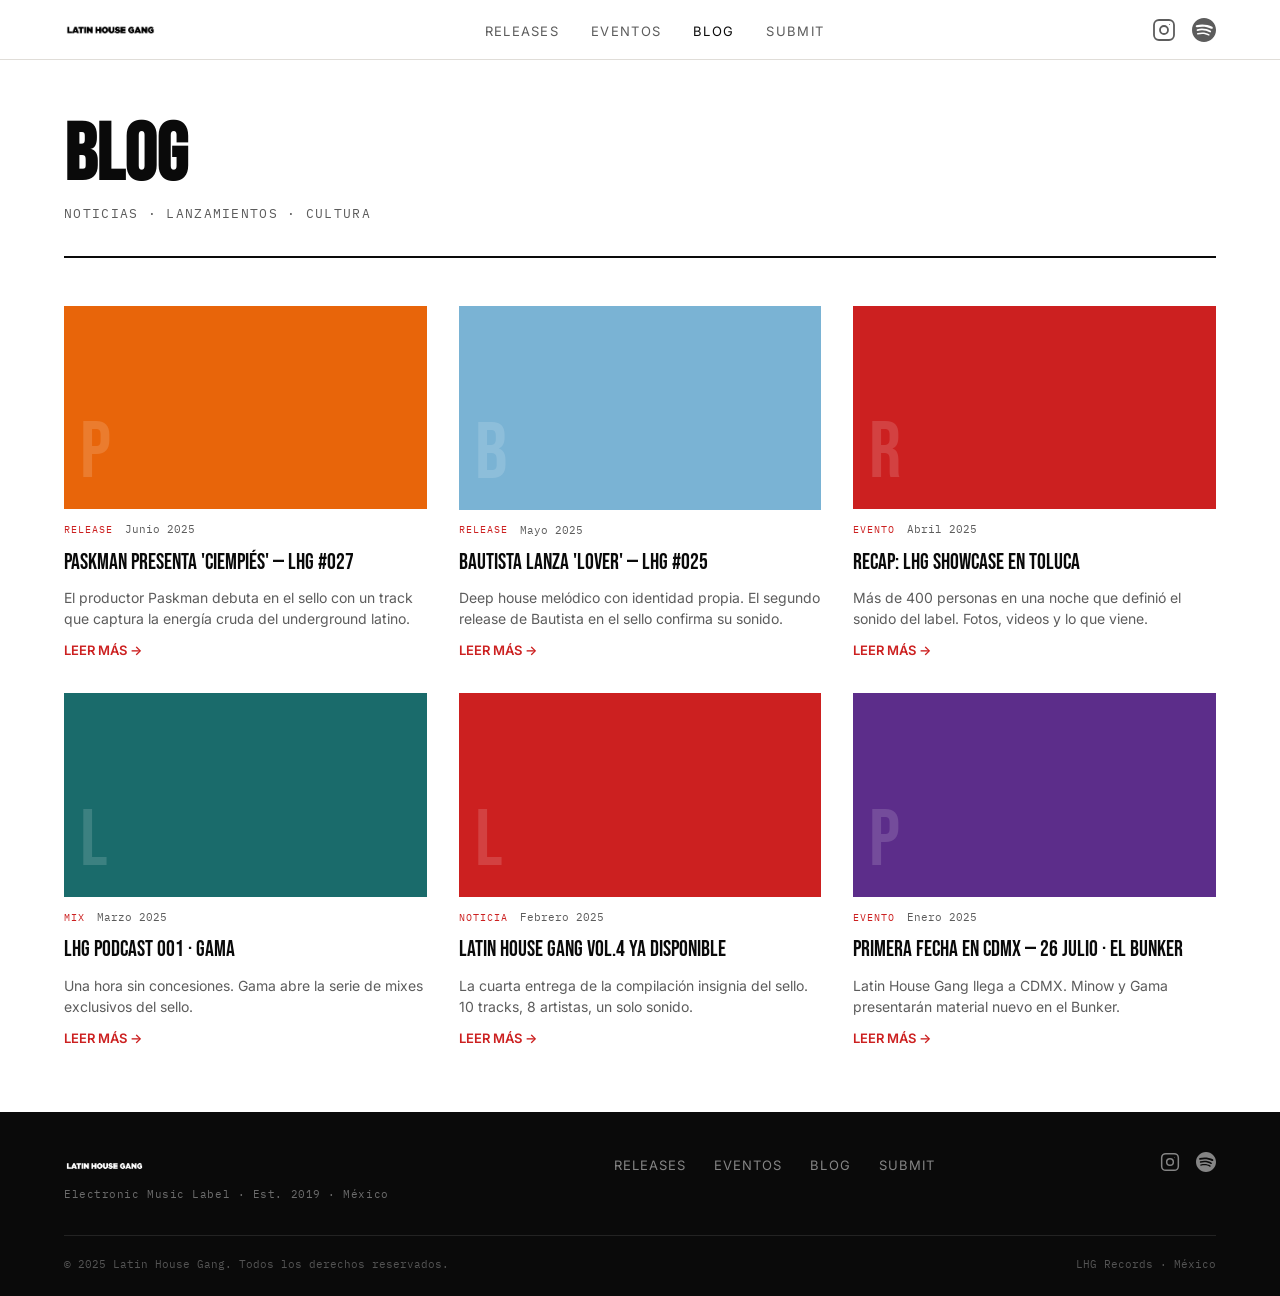
==== commit b2f39d9d: "fix: remove all Toluca references from entire site" ====
--- a/blog.html
+++ b/blog.html
@@ -71,7 +71,7 @@
         <div class="footer-logo">
           <img src="LHG_Logo_Blanco_Banner.png" alt="Latin House Gang" onerror="this.style.display='none';this.nextElementSibling.style.display='block'">
           <span class="footer-logo-text" style="display:none">LATIN HOUSE GANG</span>
-          <p class="footer-tagline">Electronic Music Label · Est. 2019 · Toluca, México</p>
+          <p class="footer-tagline">Electronic Music Label · Est. 2019 · México</p>
         </div>
         <ul class="footer-links">
           <li><a href="index.html">RELEASES</a></li>
@@ -91,7 +91,7 @@
       </div>
       <div class="footer-bottom">
         <span class="footer-copy">© 2025 Latin House Gang. Todos los derechos reservados.</span>
-        <span class="footer-copy">LHG Records · Toluca, México</span>
+        <span class="footer-copy">LHG Records · México</span>
       </div>
     </div>
   </footer>
--- a/styles.css
+++ b/styles.css
@@ -48,7 +48,7 @@
   justify-content: space-between;
 }
 
-.nav-logo img { height: 28px; width: auto; display: block; }
+.nav-logo img { height: 32px; width: auto; display: block; }
 .nav-logo-text {
   font-family: 'Bebas Neue', sans-serif;
   font-size: 20px;
@@ -136,7 +136,7 @@
   text-align: center;
 }
 .hero-inner { padding: 0 24px; }
-.hero-logo-img { height: 60px; width: auto; margin: 0 auto 12px; }
+.hero-logo-img { height: 80px; width: auto; max-width: 600px; margin: 0 auto 16px; display: block; }
 .hero-title {
   font-family: 'Bebas Neue', sans-serif;
   font-size: 96px;
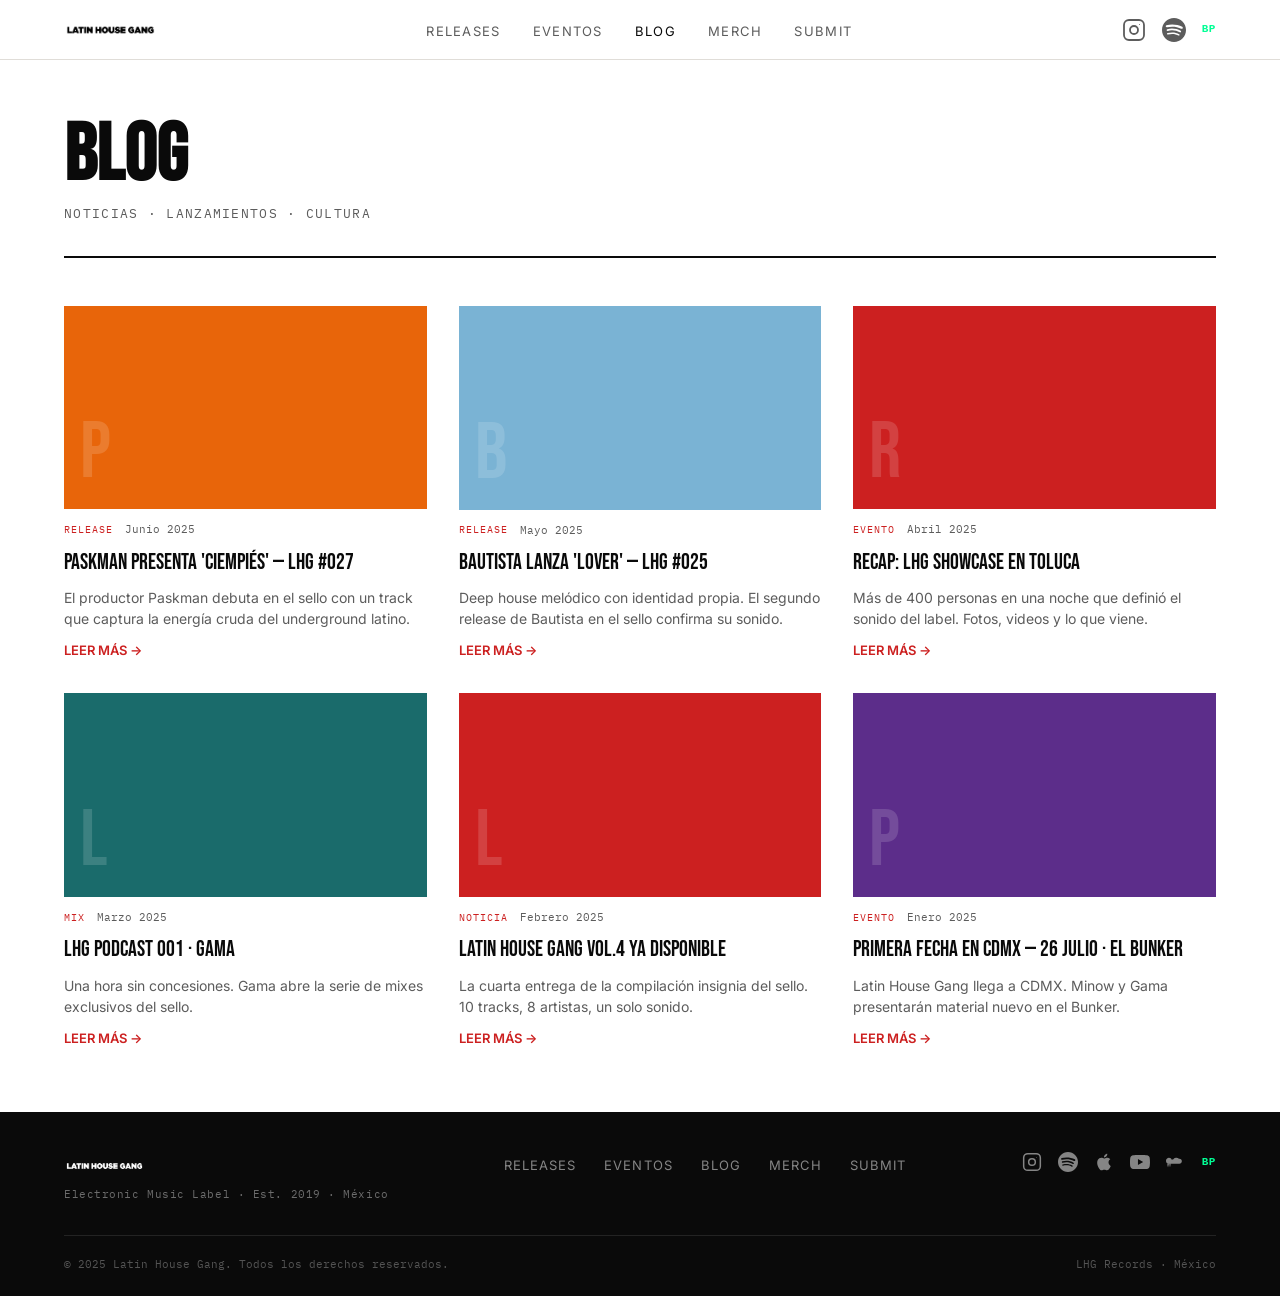
==== commit 9339fb14: "feat: video hero, Beatport, Trackstack, sets section, merch page, social links - Hero: YouTube video" ====
--- a/blog.html
+++ b/blog.html
@@ -20,6 +20,7 @@
         <li><a href="index.html">RELEASES</a></li>
         <li><a href="eventos.html">EVENTOS</a></li>
         <li><a href="blog.html">BLOG</a></li>
+        <li><a href="merch.html">MERCH</a></li>
         <li><a href="submit.html">SUBMIT</a></li>
       </ul>
       <div class="nav-icons">
@@ -41,6 +42,7 @@
     <a href="index.html">RELEASES</a>
     <a href="eventos.html">EVENTOS</a>
     <a href="blog.html">BLOG</a>
+    <a href="merch.html">MERCH</a>
     <a href="submit.html">SUBMIT</a>
     <div class="nav-mobile-icons">
       <a href="https://www.instagram.com/latinhousegangmusic/" target="_blank" rel="noopener" aria-label="Instagram">
@@ -77,6 +79,7 @@
           <li><a href="index.html">RELEASES</a></li>
           <li><a href="eventos.html">EVENTOS</a></li>
           <li><a href="blog.html">BLOG</a></li>
+          <li><a href="merch.html">MERCH</a></li>
           <li><a href="submit.html">SUBMIT</a></li>
         </ul>
         <div class="footer-social">
--- a/styles.css
+++ b/styles.css
@@ -128,28 +128,61 @@
 
 /* ─── HERO HOME ─── */
 .hero {
-  background: #0A0A0A;
-  height: 280px;
-  display: flex;
+  position: relative;
+  height: 100vh;
+  min-height: 500px;
+  overflow: hidden;
+}
+
+.hero-video-wrapper {
+  position: absolute;
+  inset: 0;
+  z-index: 0;
+}
+
+.hero-video {
+  position: absolute;
+  top: 50%;
+  left: 50%;
+  transform: translate(-50%, -50%);
+  width: 177.78vh;
+  height: 100vh;
+  min-width: 100%;
+  min-height: 56.25vw;
+  pointer-events: none;
+  border: none;
+}
+
+.hero-overlay {
+  position: absolute;
+  inset: 0;
+  background: rgba(0, 0, 0, 0.55);
+}
+
+.hero-content {
+  position: relative;
+  z-index: 2;
+  display: flex;
+  flex-direction: column;
   align-items: center;
   justify-content: center;
+  height: 100%;
   text-align: center;
-}
-.hero-inner { padding: 0 24px; }
-.hero-logo-img { height: 80px; width: auto; max-width: 600px; margin: 0 auto 16px; display: block; }
-.hero-title {
-  font-family: 'Bebas Neue', sans-serif;
-  font-size: 96px;
-  color: #fff;
-  line-height: 1;
-  letter-spacing: 0.02em;
-}
+  padding: 0 24px;
+}
+
+.hero-logo {
+  height: 80px;
+  width: auto;
+  max-width: 560px;
+  margin-bottom: 16px;
+}
+
 .hero-tagline {
   font-family: 'IBM Plex Mono', monospace;
   font-size: 13px;
-  color: rgba(255,255,255,0.5);
-  margin-top: 12px;
-  letter-spacing: 0.05em;
+  color: rgba(255,255,255,0.55);
+  letter-spacing: 0.15em;
 }
 
 /* ─── SECTION LABEL ─── */
@@ -251,6 +284,15 @@
   background: #1DB954;
   color: #fff;
 }
+.overlay-btn-beatport {
+  background: #01FF95;
+  color: #000;
+  font-family: 'IBM Plex Mono', monospace;
+  font-size: 10px;
+  font-weight: 600;
+  letter-spacing: 0.05em;
+}
+.overlay-btn-beatport:hover { opacity: 1; background: #00e085; }
 .release-info { padding: 12px 0 0; }
 .release-catalog {
   font-family: 'IBM Plex Mono', monospace;
@@ -271,10 +313,168 @@
   color: var(--muted);
 }
 
+/* ─── SETS SECTION ─── */
+.sets-section { padding: 80px 0; background: #0A0A0A; }
+.sets-section .section-header {
+  max-width: 1000px;
+  margin: 0 auto;
+  padding: 0 24px;
+  margin-bottom: 40px;
+}
+.sets-section .section-label { color: rgba(255,255,255,0.4); }
+.section-title {
+  font-family: 'Bebas Neue', sans-serif;
+  font-size: 48px;
+  color: #fff;
+  line-height: 1;
+  margin: 0;
+}
+
+.sets-grid {
+  display: grid;
+  grid-template-columns: repeat(2, 1fr);
+  gap: 24px;
+  max-width: 1000px;
+  margin: 0 auto;
+  padding: 0 24px;
+}
+
+@media (max-width: 768px) {
+  .sets-grid { grid-template-columns: 1fr; }
+}
+
+.set-embed {
+  position: relative;
+  padding-bottom: 56.25%;
+  height: 0;
+  overflow: hidden;
+}
+.set-embed iframe {
+  position: absolute;
+  top: 0; left: 0;
+  width: 100%; height: 100%;
+  border: none;
+}
+
+.set-title {
+  font-family: 'Bebas Neue', sans-serif;
+  font-size: 16px;
+  color: #fff;
+  margin: 10px 0 4px;
+}
+.set-views {
+  font-family: 'IBM Plex Mono', monospace;
+  font-size: 11px;
+  color: rgba(255,255,255,0.4);
+}
+
+.sets-footer {
+  text-align: center;
+  margin-top: 48px;
+}
+.btn-outline {
+  display: inline-block;
+  border: 1.5px solid #fff;
+  color: #fff;
+  font-family: 'Bebas Neue', sans-serif;
+  font-size: 16px;
+  padding: 12px 32px;
+  text-decoration: none;
+  letter-spacing: 0.1em;
+  transition: all 0.2s;
+}
+.btn-outline:hover { background: #fff; color: #0A0A0A; }
+
 /* ─── SECTION DIVIDER ─── */
 .section-divider {
   border: none;
   border-top: 1px solid var(--border);
+}
+
+/* ─── TRACKSTACK (submit page) ─── */
+.trackstack-option {
+  text-align: center;
+  padding: 32px 0;
+  border-bottom: 1px solid var(--border);
+  margin-bottom: 40px;
+}
+.trackstack-label {
+  font-family: 'IBM Plex Mono', monospace;
+  font-size: 12px;
+  color: var(--muted);
+  margin-bottom: 12px;
+}
+.btn-trackstack {
+  display: inline-block;
+  background: var(--text);
+  color: #fff;
+  font-family: 'Bebas Neue', sans-serif;
+  font-size: 18px;
+  padding: 14px 40px;
+  text-decoration: none;
+  letter-spacing: 0.1em;
+  transition: background 0.2s;
+}
+.btn-trackstack:hover { background: var(--accent); }
+.trackstack-sub {
+  font-family: 'IBM Plex Mono', monospace;
+  font-size: 11px;
+  color: var(--muted);
+  margin-top: 12px;
+}
+.demo-note {
+  font-family: 'IBM Plex Mono', monospace;
+  font-size: 11px;
+  color: var(--muted);
+  border: 1px solid var(--border);
+  padding: 10px 14px;
+  margin-top: -12px;
+  margin-bottom: 20px;
+  line-height: 1.6;
+}
+
+/* ─── MERCH PAGE ─── */
+.notify-form { display: flex; gap: 0; max-width: 400px; margin: 0 auto; }
+.notify-input {
+  flex: 1;
+  padding: 14px 16px;
+  border: 1.5px solid #fff;
+  background: transparent;
+  color: #fff;
+  font-family: 'IBM Plex Mono', monospace;
+  font-size: 13px;
+  outline: none;
+}
+.notify-btn {
+  background: var(--accent);
+  color: #fff;
+  border: none;
+  padding: 14px 24px;
+  font-family: 'Bebas Neue', sans-serif;
+  font-size: 16px;
+  cursor: pointer;
+  letter-spacing: 0.1em;
+}
+.notify-btn:hover { background: #aa1a1a; }
+
+.merch-grid {
+  display: grid;
+  grid-template-columns: repeat(4, 1fr);
+  gap: 20px;
+}
+@media (max-width: 768px) {
+  .merch-grid { grid-template-columns: repeat(2, 1fr); }
+}
+.merch-name {
+  font-family: 'Bebas Neue', sans-serif;
+  font-size: 16px;
+  color: var(--text);
+  margin: 10px 0 4px;
+}
+.merch-price {
+  font-family: 'IBM Plex Mono', monospace;
+  font-size: 11px;
+  color: var(--muted);
 }
 
 /* ─── FOOTER ─── */
@@ -1586,8 +1786,7 @@
   .nav-links { display: none; }
   .nav-icons { display: none; }
   .nav-hamburger { display: flex; }
-  .hero-title { font-size: 52px; }
-  .hero { height: 200px; }
+  .hero { min-height: 360px; height: 60vh; }
   .evento-card {
     grid-template-columns: 80px 2px 1fr;
     gap: 0;
